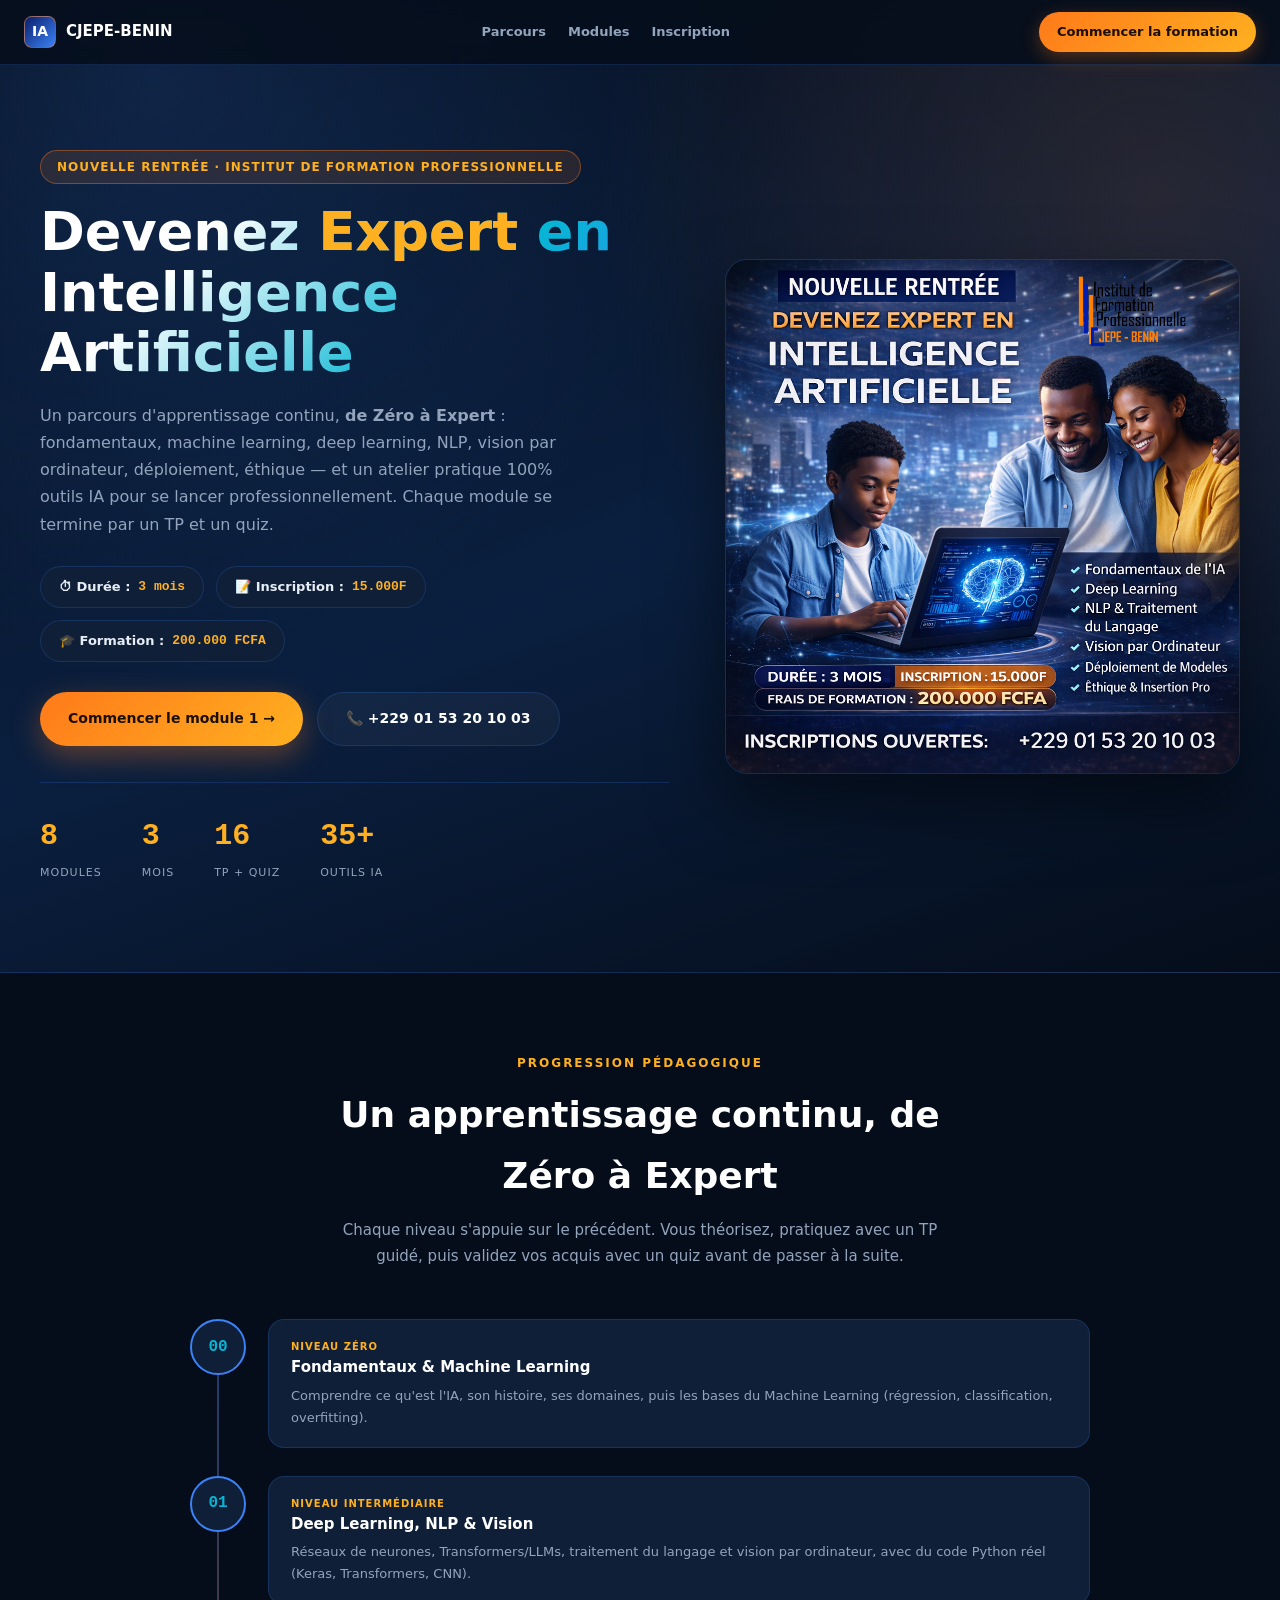
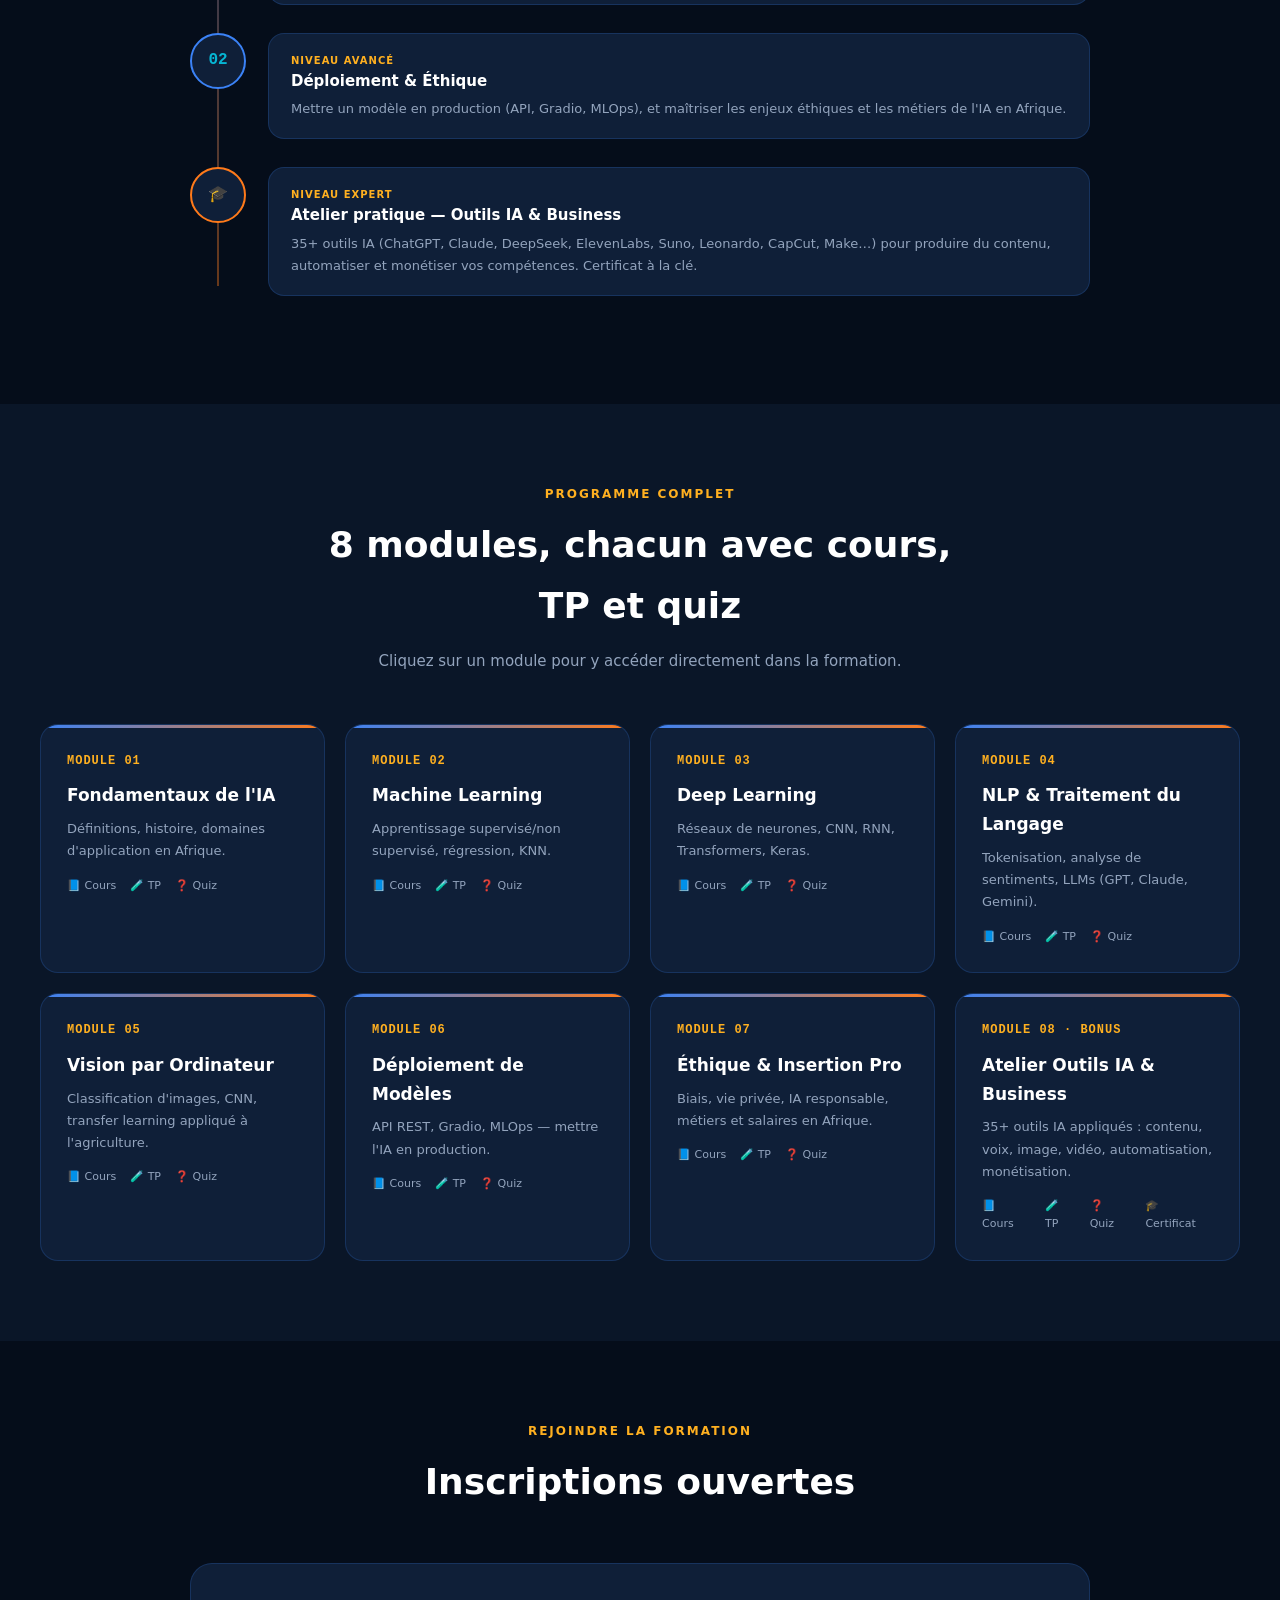
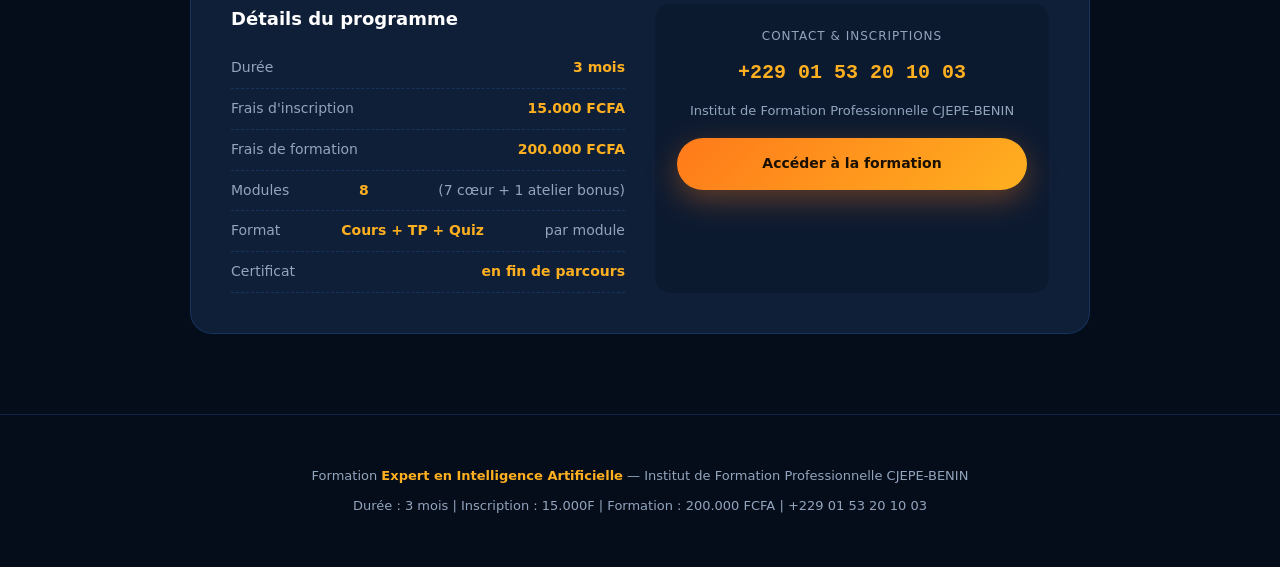
==== site/index.html @ 2a325fc4 "Initial commit: sources IA + site formation Zéro à Expert Fichiers sources d'origine (Expert en inte" ====
<!DOCTYPE html>
<html lang="fr">
<head>
<meta charset="UTF-8">
<meta name="viewport" content="width=device-width, initial-scale=1.0">
<title>CJEPE-BENIN | Devenez Expert en Intelligence Artificielle</title>
<meta name="description" content="Formation complète Zéro à Expert en Intelligence Artificielle — Institut de Formation Professionnelle CJEPE-BENIN. 8 modules, TP pratiques, quiz et certificat.">
<link rel="stylesheet" href="assets/style.css">
</head>
<body>

<div id="topbar">
  <a href="index.html" class="brand"><span class="mark">IA</span> CJEPE-BENIN</a>
  <nav>
    <a href="#parcours">Parcours</a>
    <a href="#modules">Modules</a>
    <a href="#inscription">Inscription</a>
  </nav>
  <a class="cta" href="formation.html">Commencer la formation</a>
</div>

<!-- HERO -->
<section class="hero-land">
  <div class="grid">
    <div>
      <span class="badge">Nouvelle rentrée · Institut de Formation Professionnelle</span>
      <h1 style="margin-top:18px;">Devenez <span>Expert</span> en<br>Intelligence Artificielle</h1>
      <p class="lead">Un parcours d'apprentissage continu, <strong>de Zéro à Expert</strong> : fondamentaux, machine learning, deep learning, NLP, vision par ordinateur, déploiement, éthique — et un atelier pratique 100% outils IA pour se lancer professionnellement. Chaque module se termine par un TP et un quiz.</p>

      <div class="price-row">
        <div class="pill">⏱ Durée : <b>3 mois</b></div>
        <div class="pill">📝 Inscription : <b>15.000F</b></div>
        <div class="pill">🎓 Formation : <b>200.000 FCFA</b></div>
      </div>

      <div class="btn-group">
        <a href="formation.html" class="btn btn-primary">Commencer le module 1 →</a>
        <a href="tel:+22901532010 03" class="btn btn-ghost">📞 +229 01 53 20 10 03</a>
      </div>

      <div class="stats-strip">
        <div class="stat"><div class="val">8</div><div class="lbl">Modules</div></div>
        <div class="stat"><div class="val">3</div><div class="lbl">Mois</div></div>
        <div class="stat"><div class="val">16</div><div class="lbl">TP + Quiz</div></div>
        <div class="stat"><div class="val">35+</div><div class="lbl">Outils IA</div></div>
      </div>
    </div>

    <div class="poster-frame">
      <img src="assets/img/affiche.png" alt="Affiche — Devenez Expert en Intelligence Artificielle, Institut de Formation Professionnelle CJEPE-BENIN">
    </div>
  </div>
</section>

<!-- PARCOURS ZERO A EXPERT -->
<section class="section-pad" id="parcours">
  <div class="section-title">
    <div class="eyebrow">Progression pédagogique</div>
    <h2>Un apprentissage continu, de Zéro à Expert</h2>
    <p>Chaque niveau s'appuie sur le précédent. Vous théorisez, pratiquez avec un TP guidé, puis validez vos acquis avec un quiz avant de passer à la suite.</p>
  </div>

  <div class="roadmap">
    <div class="road-step">
      <div class="dot">00</div>
      <div class="body">
        <div class="lvl">Niveau Zéro</div>
        <h4>Fondamentaux & Machine Learning</h4>
        <p>Comprendre ce qu'est l'IA, son histoire, ses domaines, puis les bases du Machine Learning (régression, classification, overfitting).</p>
      </div>
    </div>
    <div class="road-step">
      <div class="dot">01</div>
      <div class="body">
        <div class="lvl">Niveau Intermédiaire</div>
        <h4>Deep Learning, NLP & Vision</h4>
        <p>Réseaux de neurones, Transformers/LLMs, traitement du langage et vision par ordinateur, avec du code Python réel (Keras, Transformers, CNN).</p>
      </div>
    </div>
    <div class="road-step">
      <div class="dot">02</div>
      <div class="body">
        <div class="lvl">Niveau Avancé</div>
        <h4>Déploiement & Éthique</h4>
        <p>Mettre un modèle en production (API, Gradio, MLOps), et maîtriser les enjeux éthiques et les métiers de l'IA en Afrique.</p>
      </div>
    </div>
    <div class="road-step expert">
      <div class="dot">🎓</div>
      <div class="body">
        <div class="lvl">Niveau Expert</div>
        <h4>Atelier pratique — Outils IA & Business</h4>
        <p>35+ outils IA (ChatGPT, Claude, DeepSeek, ElevenLabs, Suno, Leonardo, CapCut, Make…) pour produire du contenu, automatiser et monétiser vos compétences. Certificat à la clé.</p>
      </div>
    </div>
  </div>
</section>

<!-- MODULES -->
<section class="section-pad" id="modules" style="background:var(--surface);">
  <div class="section-title">
    <div class="eyebrow">Programme complet</div>
    <h2>8 modules, chacun avec cours, TP et quiz</h2>
    <p>Cliquez sur un module pour y accéder directement dans la formation.</p>
  </div>

  <div class="mod-grid">
    <a class="mod-card" href="formation.html#module-1">
      <div class="idx">MODULE 01</div>
      <h3>Fondamentaux de l'IA</h3>
      <p>Définitions, histoire, domaines d'application en Afrique.</p>
      <div class="meta"><span>📘 Cours</span><span>🧪 TP</span><span>❓ Quiz</span></div>
    </a>
    <a class="mod-card" href="formation.html#module-2">
      <div class="idx">MODULE 02</div>
      <h3>Machine Learning</h3>
      <p>Apprentissage supervisé/non supervisé, régression, KNN.</p>
      <div class="meta"><span>📘 Cours</span><span>🧪 TP</span><span>❓ Quiz</span></div>
    </a>
    <a class="mod-card" href="formation.html#module-3">
      <div class="idx">MODULE 03</div>
      <h3>Deep Learning</h3>
      <p>Réseaux de neurones, CNN, RNN, Transformers, Keras.</p>
      <div class="meta"><span>📘 Cours</span><span>🧪 TP</span><span>❓ Quiz</span></div>
    </a>
    <a class="mod-card" href="formation.html#module-4">
      <div class="idx">MODULE 04</div>
      <h3>NLP & Traitement du Langage</h3>
      <p>Tokenisation, analyse de sentiments, LLMs (GPT, Claude, Gemini).</p>
      <div class="meta"><span>📘 Cours</span><span>🧪 TP</span><span>❓ Quiz</span></div>
    </a>
    <a class="mod-card" href="formation.html#module-5">
      <div class="idx">MODULE 05</div>
      <h3>Vision par Ordinateur</h3>
      <p>Classification d'images, CNN, transfer learning appliqué à l'agriculture.</p>
      <div class="meta"><span>📘 Cours</span><span>🧪 TP</span><span>❓ Quiz</span></div>
    </a>
    <a class="mod-card" href="formation.html#module-6">
      <div class="idx">MODULE 06</div>
      <h3>Déploiement de Modèles</h3>
      <p>API REST, Gradio, MLOps — mettre l'IA en production.</p>
      <div class="meta"><span>📘 Cours</span><span>🧪 TP</span><span>❓ Quiz</span></div>
    </a>
    <a class="mod-card" href="formation.html#module-7">
      <div class="idx">MODULE 07</div>
      <h3>Éthique & Insertion Pro</h3>
      <p>Biais, vie privée, IA responsable, métiers et salaires en Afrique.</p>
      <div class="meta"><span>📘 Cours</span><span>🧪 TP</span><span>❓ Quiz</span></div>
    </a>
    <a class="mod-card" href="formation.html#module-8">
      <div class="idx">MODULE 08 · BONUS</div>
      <h3>Atelier Outils IA & Business</h3>
      <p>35+ outils IA appliqués : contenu, voix, image, vidéo, automatisation, monétisation.</p>
      <div class="meta"><span>📘 Cours</span><span>🧪 TP</span><span>❓ Quiz</span><span>🎓 Certificat</span></div>
    </a>
  </div>
</section>

<!-- INSCRIPTION -->
<section class="section-pad" id="inscription">
  <div class="section-title">
    <div class="eyebrow">Rejoindre la formation</div>
    <h2>Inscriptions ouvertes</h2>
  </div>

  <div class="info-panel">
    <div>
      <h3>Détails du programme</h3>
      <ul>
        <li>Durée <b>3 mois</b></li>
        <li>Frais d'inscription <b>15.000 FCFA</b></li>
        <li>Frais de formation <b>200.000 FCFA</b></li>
        <li>Modules <b>8</b> (7 cœur + 1 atelier bonus)</li>
        <li>Format <b>Cours + TP + Quiz</b> par module</li>
        <li>Certificat <b>en fin de parcours</b></li>
      </ul>
    </div>
    <div class="contact-box">
      <div style="font-size:12px;color:var(--muted);text-transform:uppercase;letter-spacing:1px;">Contact & inscriptions</div>
      <div class="num">+229 01 53 20 10 03</div>
      <p style="font-size:13px;color:var(--muted);margin-bottom:16px;">Institut de Formation Professionnelle CJEPE-BENIN</p>
      <a href="formation.html" class="btn btn-primary" style="width:100%;justify-content:center;">Accéder à la formation</a>
    </div>
  </div>
</section>

<footer class="site-footer">
  <p>Formation <strong>Expert en Intelligence Artificielle</strong> — Institut de Formation Professionnelle CJEPE-BENIN</p>
  <p style="margin-top:8px;">Durée : 3 mois | Inscription : 15.000F | Formation : 200.000 FCFA | +229 01 53 20 10 03</p>
</footer>

<script src="assets/app.js"></script>
</body>
</html>
---- site/assets/style.css ----
/* ===================================================================
   CJEPE-BENIN — Formation Expert en Intelligence Artificielle
   Feuille de style unique — conforme à l'affiche (navy + orange)
   =================================================================== */

:root{
  --bg:#050d1a;
  --surface:#0a1628;
  --card:#0f1f38;
  --card-soft:#0c1a30;
  --navy:#0a1f6b;
  --orange:#ff7a1a;
  --orange-2:#ffb020;
  --blue:#3b82f6;
  --cyan:#06b6d4;
  --green:#22c55e;
  --red:#ef4444;
  --text:#e7edf5;
  --muted:#93a4bd;
  --border:rgba(59,130,246,.2);
  --glow:rgba(59,130,246,.15);
  --radius:14px;
  --font-head:'Poppins', 'Segoe UI', system-ui, sans-serif;
  --font-body:'Inter', 'Segoe UI', system-ui, sans-serif;
  --font-mono:'Consolas', 'Courier New', monospace;
}

*{margin:0;padding:0;box-sizing:border-box;}
html{scroll-behavior:smooth;}
body{
  background:var(--bg);
  color:var(--text);
  font-family:var(--font-body);
  line-height:1.7;
  overflow-x:hidden;
}
img{max-width:100%;display:block;}
a{color:inherit;}
h1,h2,h3,h4{font-family:var(--font-head);}
::selection{background:var(--orange);color:#1a0f00;}

::-webkit-scrollbar{width:8px;height:8px;}
::-webkit-scrollbar-track{background:var(--bg);}
::-webkit-scrollbar-thumb{background:var(--navy);border-radius:8px;}
::-webkit-scrollbar-thumb:hover{background:var(--blue);}

.container{max-width:1200px;margin:0 auto;padding:0 24px;}

/* ---------- Utility badges / tags ---------- */
.badge{
  display:inline-flex;align-items:center;gap:8px;
  background:rgba(255,122,26,.12);border:1px solid rgba(255,122,26,.4);
  padding:6px 16px;border-radius:50px;font-size:12px;color:var(--orange-2);
  font-weight:700;letter-spacing:1px;text-transform:uppercase;
}
.tags{display:flex;flex-wrap:wrap;gap:8px;margin:16px 0;}
.tag{
  padding:4px 12px;border-radius:50px;font-size:12px;font-weight:600;
  background:rgba(59,130,246,.1);border:1px solid rgba(59,130,246,.3);color:var(--cyan);
}
.tag.orange{background:rgba(255,122,26,.12);border-color:rgba(255,122,26,.4);color:var(--orange-2);}
.tag.green{background:rgba(34,197,94,.1);border-color:rgba(34,197,94,.3);color:#4ade80;}

/* ===================================================================
   TOPBAR (both pages)
   =================================================================== */
#topbar{
  position:fixed;top:0;left:0;right:0;z-index:500;
  display:flex;align-items:center;justify-content:space-between;
  padding:12px 24px;background:rgba(5,13,26,.85);backdrop-filter:blur(10px);
  border-bottom:1px solid var(--border);
}
#topbar .brand{display:flex;align-items:center;gap:10px;font-family:var(--font-head);font-weight:800;font-size:15px;color:#fff;text-decoration:none;}
#topbar .brand .mark{
  width:32px;height:32px;border-radius:8px;
  background:linear-gradient(135deg,var(--navy),var(--blue));
  display:flex;align-items:center;justify-content:center;font-size:14px;font-weight:800;color:#fff;
  border:1px solid rgba(255,122,26,.5);
}
#topbar nav{display:flex;gap:22px;align-items:center;}
#topbar nav a{font-size:13px;font-weight:600;color:var(--muted);text-decoration:none;transition:.2s;}
#topbar nav a:hover{color:#fff;}
#topbar .cta{
  background:linear-gradient(135deg,var(--orange),var(--orange-2));
  color:#1a0f00;padding:9px 18px;border-radius:50px;font-weight:700;font-size:13px;
  text-decoration:none;box-shadow:0 6px 18px rgba(255,122,26,.3);
}

/* ===================================================================
   LANDING PAGE (index.html)
   =================================================================== */
.hero-land{
  position:relative;padding:150px 24px 90px;overflow:hidden;
  background:
    radial-gradient(circle at 12% 8%, rgba(59,130,246,.18) 0, transparent 40%),
    radial-gradient(circle at 90% 20%, rgba(255,122,26,.12) 0, transparent 40%),
    linear-gradient(160deg,#050d1a 0%, #0a1f3f 55%, #050d1a 100%);
  border-bottom:1px solid var(--border);
}
.hero-land .grid{display:grid;grid-template-columns:1.1fr .9fr;gap:56px;align-items:center;max-width:1200px;margin:0 auto;}
.hero-land h1{
  font-size:clamp(34px,5vw,54px);font-weight:800;line-height:1.12;margin-bottom:18px;
  background:linear-gradient(135deg,#fff 25%,var(--cyan) 65%,var(--blue));
  -webkit-background-clip:text;-webkit-text-fill-color:transparent;
}
.hero-land h1 span{color:var(--orange-2);-webkit-text-fill-color:var(--orange-2);}
.hero-land p.lead{font-size:16px;color:var(--muted);max-width:560px;margin-bottom:28px;}
.hero-land .price-row{display:flex;flex-wrap:wrap;gap:12px;margin-bottom:30px;}
.pill{
  background:var(--card);border:1px solid var(--border);border-radius:50px;
  padding:9px 18px;font-size:13px;font-weight:700;display:flex;align-items:center;gap:8px;
}
.pill b{color:var(--orange-2);font-family:var(--font-mono);}
.hero-land .btn-group{display:flex;gap:14px;flex-wrap:wrap;}
.btn{
  display:inline-flex;align-items:center;gap:8px;padding:14px 28px;border-radius:50px;
  font-weight:700;font-size:14px;text-decoration:none;transition:.2s;cursor:pointer;border:none;
}
.btn-primary{background:linear-gradient(135deg,var(--orange),var(--orange-2));color:#1a0f00;box-shadow:0 10px 30px rgba(255,122,26,.35);}
.btn-primary:hover{transform:translateY(-2px);box-shadow:0 14px 36px rgba(255,122,26,.45);}
.btn-ghost{background:rgba(255,255,255,.04);border:1px solid var(--border);color:#fff;}
.btn-ghost:hover{border-color:var(--blue);background:rgba(59,130,246,.08);}

.hero-land .poster-frame{
  position:relative;border-radius:22px;overflow:hidden;border:1px solid var(--border);
  box-shadow:0 30px 70px rgba(0,0,0,.5);
}
.hero-land .poster-frame img{width:100%;display:block;}

.stats-strip{display:flex;gap:40px;flex-wrap:wrap;margin-top:36px;padding-top:28px;border-top:1px solid var(--border);}
.stats-strip .stat .val{font-size:30px;font-weight:800;color:var(--orange-2);font-family:var(--font-mono);}
.stats-strip .stat .lbl{font-size:11px;color:var(--muted);text-transform:uppercase;letter-spacing:1px;margin-top:2px;}

/* Section generic */
.section-pad{padding:80px 24px;}
.section-title{text-align:center;max-width:640px;margin:0 auto 50px;}
.section-title .eyebrow{color:var(--orange-2);font-size:12px;font-weight:700;letter-spacing:2px;text-transform:uppercase;}
.section-title h2{font-size:clamp(24px,3.5vw,36px);font-weight:800;margin-top:10px;color:#fff;}
.section-title p{color:var(--muted);margin-top:12px;font-size:15px;}

/* Path / roadmap zero-to-expert */
.roadmap{max-width:900px;margin:0 auto;position:relative;}
.roadmap::before{content:'';position:absolute;left:27px;top:10px;bottom:10px;width:2px;background:linear-gradient(var(--blue),var(--orange));opacity:.4;}
.road-step{display:flex;gap:22px;margin-bottom:28px;position:relative;}
.road-step .dot{
  flex-shrink:0;width:56px;height:56px;border-radius:50%;
  background:var(--card);border:2px solid var(--blue);
  display:flex;align-items:center;justify-content:center;font-family:var(--font-mono);font-weight:800;color:var(--cyan);
  z-index:1;
}
.road-step.expert .dot{border-color:var(--orange);color:var(--orange-2);}
.road-step .body{
  background:var(--card);border:1px solid var(--border);border-radius:16px;padding:18px 22px;flex:1;
}
.road-step .body h4{font-size:15px;font-weight:700;color:#fff;margin-bottom:4px;}
.road-step .body p{font-size:13px;color:var(--muted);margin:0;}
.road-step .lvl{font-size:10px;color:var(--orange-2);text-transform:uppercase;letter-spacing:1px;font-weight:700;}

/* Modules grid on landing */
.mod-grid{display:grid;grid-template-columns:repeat(auto-fit,minmax(260px,1fr));gap:20px;max-width:1200px;margin:0 auto;}
.mod-card{
  background:var(--card);border:1px solid var(--border);border-radius:18px;padding:26px;
  transition:.25s;position:relative;overflow:hidden;text-decoration:none;color:var(--text);display:block;
}
.mod-card::before{content:'';position:absolute;top:0;left:0;right:0;height:3px;background:linear-gradient(90deg,var(--blue),var(--orange));}
.mod-card:hover{transform:translateY(-6px);border-color:var(--orange);box-shadow:0 16px 40px rgba(255,122,26,.15);}
.mod-card .idx{font-family:var(--font-mono);font-size:12px;color:var(--orange-2);font-weight:700;letter-spacing:1px;}
.mod-card h3{font-size:17px;font-weight:700;color:#fff;margin:10px 0 8px;}
.mod-card p{font-size:13px;color:var(--muted);}
.mod-card .meta{display:flex;gap:14px;margin-top:14px;font-size:11px;color:var(--muted);}
.mod-card .meta span{display:flex;align-items:center;gap:5px;}

/* Pricing / info card */
.info-panel{
  max-width:900px;margin:0 auto;background:var(--card);border:1px solid var(--border);
  border-radius:22px;padding:40px;display:grid;grid-template-columns:1fr 1fr;gap:30px;
}
.info-panel h3{color:#fff;font-size:18px;margin-bottom:14px;}
.info-panel ul{list-style:none;}
.info-panel li{font-size:14px;color:var(--muted);padding:8px 0;border-bottom:1px dashed var(--border);display:flex;justify-content:space-between;}
.info-panel li b{color:var(--orange-2);}
.contact-box{background:var(--card-soft);border-radius:16px;padding:22px;text-align:center;}
.contact-box .num{font-family:var(--font-mono);font-size:20px;color:var(--orange-2);font-weight:800;margin:10px 0;}

footer.site-footer{
  padding:50px 24px;text-align:center;border-top:1px solid var(--border);color:var(--muted);font-size:13px;
}
footer.site-footer strong{color:var(--orange-2);}

/* ===================================================================
   FORMATION.HTML — app shell (sidebar + content)
   =================================================================== */
#app{display:flex;}
#sidebar{
  position:fixed;top:0;left:0;height:100vh;width:300px;
  background:var(--surface);border-right:1px solid var(--border);
  overflow-y:auto;z-index:400;padding-bottom:40px;transition:transform .3s;
}
.sidebar-logo{
  padding:20px;border-bottom:1px solid var(--border);
  background:linear-gradient(135deg,#0a1628,#0f2040);position:sticky;top:0;z-index:2;
}
.sidebar-logo .school{font-size:10px;color:var(--orange-2);font-weight:700;letter-spacing:2px;text-transform:uppercase;}
.sidebar-logo h2{font-size:14px;font-weight:800;color:#fff;margin-top:4px;line-height:1.3;}
.sidebar-logo a.back{display:inline-block;margin-top:10px;font-size:11px;color:var(--muted);text-decoration:none;}
.sidebar-logo a.back:hover{color:#fff;}

.global-progress{padding:14px 20px;border-bottom:1px solid var(--border);}
.global-progress .lbl{display:flex;justify-content:space-between;font-size:11px;color:var(--muted);margin-bottom:6px;}
.global-progress .lbl b{color:var(--orange-2);}
.bar{background:rgba(255,255,255,.06);border-radius:50px;height:7px;overflow:hidden;}
.bar-fill{height:100%;border-radius:50px;background:linear-gradient(90deg,var(--blue),var(--orange));transition:width .5s ease;width:0%;}

.nav-section{padding:14px 12px 2px;}
.nav-section-label{font-size:10px;font-weight:700;letter-spacing:2px;text-transform:uppercase;color:var(--muted);margin-bottom:6px;padding:0 8px;}
.nav-item{
  display:flex;align-items:center;gap:10px;width:100%;text-align:left;
  padding:10px 12px;border-radius:10px;text-decoration:none;
  color:var(--muted);font-size:13px;font-weight:600;border:none;background:none;cursor:pointer;
  transition:.2s;
}
.nav-item:hover{background:var(--glow);color:#fff;}
.nav-item.active{background:var(--glow);color:#fff;border-left:3px solid var(--orange);padding-left:9px;}
.nav-item .num{font-family:var(--font-mono);font-size:10px;color:var(--blue);flex-shrink:0;}
.nav-item .check{
  margin-left:auto;width:16px;height:16px;border-radius:50%;border:1.5px solid var(--border);
  display:flex;align-items:center;justify-content:center;font-size:9px;flex-shrink:0;color:transparent;
}
.nav-item .check.done{background:var(--green);border-color:var(--green);color:#052e13;}

#menu-btn{
  display:none;position:fixed;top:14px;left:14px;z-index:600;
  background:var(--surface);border:1px solid var(--border);color:#fff;
  padding:10px 13px;border-radius:10px;cursor:pointer;font-size:16px;
}

#main{margin-left:300px;min-height:100vh;width:calc(100% - 300px);padding-top:0;}

.hero-course{
  background:linear-gradient(135deg,#050d1a 0%,#0a1f3f 50%,#05122a 100%);
  padding:110px 60px 60px;position:relative;overflow:hidden;border-bottom:1px solid var(--border);
}
.hero-course::before{content:'';position:absolute;top:-50%;left:-20%;width:600px;height:600px;background:radial-gradient(circle,rgba(59,130,246,.12) 0,transparent 70%);}
.hero-course::after{content:'';position:absolute;bottom:-30%;right:0;width:400px;height:400px;background:radial-gradient(circle,rgba(255,122,26,.1) 0,transparent 70%);}
.hero-course h1{
  font-size:clamp(30px,4.5vw,48px);font-weight:800;line-height:1.15;margin-bottom:14px;position:relative;
  background:linear-gradient(135deg,#fff 30%,var(--cyan) 70%,var(--blue));-webkit-background-clip:text;-webkit-text-fill-color:transparent;
}
.hero-course p{font-size:15px;color:var(--muted);max-width:620px;margin-bottom:26px;position:relative;}
.hero-course .hero-stats{display:flex;gap:32px;flex-wrap:wrap;position:relative;}
.hero-course .stat .val{font-size:26px;font-weight:800;color:var(--orange-2);font-family:var(--font-mono);}
.hero-course .stat .lbl{font-size:11px;color:var(--muted);text-transform:uppercase;letter-spacing:1px;}

#content{padding:0;}
.module{padding:60px;border-bottom:1px solid var(--border);animation:fadeIn .5s ease;scroll-margin-top:20px;}
@keyframes fadeIn{from{opacity:0;transform:translateY(16px)}to{opacity:1;transform:none}}

.module-header{display:flex;align-items:flex-start;gap:20px;margin-bottom:36px;}
.module-num{
  font-family:var(--font-mono);font-size:11px;color:var(--blue);
  background:rgba(59,130,246,.1);border:1px solid rgba(59,130,246,.3);
  padding:6px 12px;border-radius:6px;white-space:nowrap;margin-top:6px;
}
.module h2{
  font-size:clamp(22px,3vw,30px);font-weight:800;line-height:1.2;
  background:linear-gradient(135deg,#fff,var(--cyan));-webkit-background-clip:text;-webkit-text-fill-color:transparent;
}
.module-subtitle{color:var(--muted);font-size:14px;margin-top:8px;}

.section{margin-bottom:38px;}
.section h3{font-size:18px;font-weight:700;color:var(--orange-2);margin-bottom:16px;display:flex;align-items:center;gap:10px;}
.section h3::before{content:'';width:4px;height:20px;background:var(--orange);border-radius:2px;display:block;}
.section h4{font-size:15px;font-weight:700;color:var(--cyan);margin:20px 0 10px;}
.section p{margin-bottom:14px;color:var(--text);font-size:14.5px;}
.section p strong{color:#fff;}

.cards{display:grid;grid-template-columns:repeat(auto-fit,minmax(230px,1fr));gap:16px;margin:20px 0;}
.card{background:var(--card);border:1px solid var(--border);border-radius:14px;padding:20px;position:relative;overflow:hidden;transition:.25s;}
.card::before{content:'';position:absolute;top:0;left:0;right:0;height:2px;background:linear-gradient(90deg,var(--blue),var(--orange));}
.card:hover{transform:translateY(-4px);border-color:var(--blue);box-shadow:0 12px 34px rgba(59,130,246,.15);}
.card-icon{font-size:26px;margin-bottom:10px;color:var(--orange-2);}
.card h4{font-size:14px;font-weight:700;color:#fff;margin-bottom:6px;}
.card p{font-size:13px;color:var(--muted);margin:0;}

.code-block{
  background:#020c18;border:1px solid var(--border);border-radius:14px;padding:20px 22px;
  margin:18px 0;font-family:var(--font-mono);font-size:12.5px;overflow-x:auto;position:relative;white-space:pre;
}
.code-block::before{content:attr(data-lang);position:absolute;top:9px;right:12px;font-size:10px;color:var(--blue);text-transform:uppercase;letter-spacing:1px;}
.code-block .kw{color:#c792ea;}
.code-block .str{color:#c3e88d;}
.code-block .num{color:#f78c6c;}
.code-block .cm{color:#546e7a;font-style:italic;}
.code-block .fn{color:#82aaff;}

.info-box{border-radius:14px;padding:16px 20px;margin:18px 0;border-left:4px solid;font-size:13.5px;}
.info-box.tip{background:rgba(6,182,212,.08);border-color:var(--cyan);}
.info-box.warn{background:rgba(255,122,26,.08);border-color:var(--orange);}
.info-box.def{background:rgba(59,130,246,.08);border-color:var(--blue);}
.info-box strong{display:block;margin-bottom:6px;font-size:11px;text-transform:uppercase;letter-spacing:1px;}
.info-box.tip strong{color:var(--cyan);}
.info-box.warn strong{color:var(--orange-2);}
.info-box.def strong{color:var(--blue);}

.timeline{margin:22px 0;}
.tl-item{display:flex;gap:18px;margin-bottom:22px;}
.tl-line{display:flex;flex-direction:column;align-items:center;}
.tl-dot{width:12px;height:12px;border-radius:50%;background:var(--blue);border:2px solid var(--bg);flex-shrink:0;margin-top:4px;}
.tl-bar{width:2px;flex:1;background:var(--border);margin:4px 0;}
.tl-year{font-family:var(--font-mono);font-size:12px;color:var(--orange-2);font-weight:700;margin-bottom:4px;}
.tl-title{font-size:14px;font-weight:700;color:#fff;margin-bottom:4px;}
.tl-desc{font-size:13px;color:var(--muted);}

table{width:100%;border-collapse:collapse;margin:18px 0;font-size:13.5px;}
th{background:rgba(59,130,246,.1);color:var(--cyan);font-weight:700;padding:11px 14px;text-align:left;border-bottom:2px solid var(--border);font-size:11px;text-transform:uppercase;letter-spacing:1px;}
td{padding:11px 14px;border-bottom:1px solid var(--border);color:var(--text);}
tr:hover td{background:rgba(255,255,255,.02);}

.nn-diagram{background:var(--card);border:1px solid var(--border);border-radius:16px;padding:30px;text-align:center;margin:22px 0;}
.nn-layers{display:flex;align-items:center;justify-content:center;gap:0;flex-wrap:wrap;}
.nn-layer{display:flex;flex-direction:column;align-items:center;gap:10px;}
.nn-label{font-size:11px;color:var(--muted);margin-top:6px;text-transform:uppercase;letter-spacing:1px;}
.nn-node{width:34px;height:34px;border-radius:50%;background:linear-gradient(135deg,var(--blue),var(--cyan));border:2px solid rgba(255,255,255,.1);box-shadow:0 0 12px rgba(59,130,246,.4);}
.nn-arrow{width:50px;height:2px;background:linear-gradient(90deg,var(--blue),var(--cyan));margin:0 4px;}

/* ---- Ressources pour aller plus loin ---- */
.resources-box{
  background:var(--card-soft);border:1px solid var(--border);border-radius:14px;
  padding:20px 22px;margin:22px 0;
}
.resources-box h4{
  color:var(--cyan);font-size:12px;font-weight:700;text-transform:uppercase;
  letter-spacing:1px;margin-bottom:12px;display:flex;align-items:center;gap:8px;
}
.resources-box ul{list-style:none;}
.resources-box li{padding:9px 0;border-bottom:1px dashed var(--border);font-size:13.5px;}
.resources-box li:last-child{border-bottom:none;}
.resources-box a{color:var(--orange-2);font-weight:700;text-decoration:none;}
.resources-box a:hover{text-decoration:underline;}
.resources-box .r-desc{color:var(--muted);font-size:12.5px;display:block;margin-top:2px;}
.adv-badge{
  display:inline-block;background:rgba(124,58,237,.15);border:1px solid rgba(124,58,237,.4);
  color:#c4b5fd;font-size:10px;font-weight:800;letter-spacing:1px;text-transform:uppercase;
  padding:3px 10px;border-radius:20px;margin-bottom:10px;
}

/* ---- TP (Travaux Pratiques) ---- */
.tp-box{
  background:linear-gradient(160deg,var(--card) 0%,var(--card-soft) 100%);
  border:1px solid rgba(255,122,26,.3);border-radius:18px;padding:28px;margin:34px 0;position:relative;
}
.tp-box .tp-head{display:flex;align-items:center;gap:12px;margin-bottom:14px;}
.tp-box .tp-icon{
  width:38px;height:38px;border-radius:10px;background:linear-gradient(135deg,var(--orange),var(--orange-2));
  display:flex;align-items:center;justify-content:center;font-weight:800;color:#1a0f00;font-size:16px;flex-shrink:0;
}
.tp-box .tp-head h4{font-size:16px;font-weight:800;color:#fff;}
.tp-box .tp-head span{font-size:11px;color:var(--orange-2);text-transform:uppercase;letter-spacing:1px;font-weight:700;}
.tp-box p.goal{font-size:14px;color:var(--text);margin-bottom:16px;}
.tp-steps{list-style:none;counter-reset:tp;}
.tp-steps li{
  counter-increment:tp;position:relative;padding:10px 0 10px 40px;font-size:13.5px;color:var(--text);
  border-bottom:1px dashed var(--border);
}
.tp-steps li:last-child{border-bottom:none;}
.tp-steps li::before{
  content:counter(tp);position:absolute;left:0;top:9px;width:24px;height:24px;border-radius:50%;
  background:rgba(255,122,26,.15);border:1px solid rgba(255,122,26,.4);color:var(--orange-2);
  font-size:11px;font-weight:800;display:flex;align-items:center;justify-content:center;
}
.tp-check{display:flex;align-items:center;gap:14px;margin-top:20px;padding-top:16px;border-top:1px solid var(--border);}
.tp-check input{width:18px;height:18px;accent-color:var(--orange);cursor:pointer;}
.tp-check label{font-size:13px;color:var(--muted);cursor:pointer;user-select:none;}
.tp-check .done-msg{display:none;font-size:12px;color:var(--green);font-weight:700;}
.tp-check.checked .done-msg{display:inline;}
.tp-check.checked label{color:#fff;}

.prompt-box{
  background:#0d1f28;border-left:3px solid var(--orange);border-radius:10px;padding:10px 14px;
  margin:8px 0;font-family:var(--font-mono);font-size:12.5px;color:#dff3ff;
}
.prompt-label{color:var(--orange-2);font-size:10px;font-weight:700;text-transform:uppercase;letter-spacing:1px;margin-bottom:6px;}

/* ---- Quiz ---- */
.quiz{background:var(--card);border:1px solid var(--border);border-radius:18px;padding:28px;margin:32px 0;}
.quiz .quiz-title{display:flex;align-items:center;gap:10px;margin-bottom:18px;}
.quiz .quiz-title h4{font-size:15px;font-weight:800;color:var(--orange-2);}
.quiz .quiz-title .score{margin-left:auto;font-size:12px;color:var(--muted);font-family:var(--font-mono);}
.quiz-question{margin-bottom:22px;}
.quiz-question:last-of-type{margin-bottom:0;}
.quiz-q{font-size:14px;color:#fff;font-weight:700;margin-bottom:12px;}
.quiz-options{display:flex;flex-direction:column;gap:8px;}
.quiz-opt{
  background:rgba(255,255,255,.03);border:1px solid var(--border);border-radius:10px;padding:11px 16px;
  cursor:pointer;font-size:13px;color:var(--muted);transition:.2s;user-select:none;
}
.quiz-opt:hover{border-color:var(--blue);color:#fff;background:rgba(59,130,246,.08);}
.quiz-opt.correct{border-color:var(--green);background:rgba(34,197,94,.1);color:#4ade80;}
.quiz-opt.wrong{border-color:var(--red);background:rgba(239,68,68,.1);color:#f87171;}
.quiz-opt.disabled{pointer-events:none;}
.quiz-feedback{font-size:12.5px;margin-top:10px;display:none;padding:9px 12px;border-radius:8px;}
.quiz-result{
  margin-top:22px;padding-top:18px;border-top:1px solid var(--border);
  display:none;align-items:center;justify-content:space-between;flex-wrap:wrap;gap:12px;
}
.quiz-result.show{display:flex;}
.quiz-result .msg{font-size:14px;font-weight:700;}
.quiz-result .msg.pass{color:var(--green);}
.quiz-result .msg.fail{color:var(--orange-2);}
.quiz-retry{background:none;border:1px solid var(--border);color:var(--muted);padding:8px 16px;border-radius:50px;font-size:12px;cursor:pointer;}
.quiz-retry:hover{border-color:var(--blue);color:#fff;}

.progress-bar{background:rgba(255,255,255,.05);border-radius:50px;height:8px;margin:8px 0 20px;overflow:hidden;}
.progress-fill{height:100%;border-radius:50px;background:linear-gradient(90deg,var(--blue),var(--orange));transition:width 1s ease;}

.back-top{display:block;width:fit-content;margin:0 auto;color:var(--muted);font-size:13px;text-decoration:none;padding:12px 24px;border:1px solid var(--border);border-radius:8px;transition:.2s;}
.back-top:hover{color:#fff;border-color:var(--blue);}

footer.course-footer{padding:40px 60px;text-align:center;border-top:1px solid var(--border);color:var(--muted);font-size:13px;}
footer.course-footer strong{color:var(--orange-2);}

/* Weekly banner for module 8 */
.week-banner{
  background:linear-gradient(90deg,var(--navy) 0%,var(--blue) 100%);padding:8px 22px;border-radius:40px;
  font-size:15px;font-weight:800;color:#fff;display:inline-block;margin:24px 0 16px;border-left:4px solid var(--orange);
}
.day-card{background:var(--card);border:1px solid var(--border);border-radius:16px;padding:18px 22px;margin-bottom:16px;transition:.2s;}
.day-card:hover{border-color:var(--blue);}
.day-header{display:flex;flex-wrap:wrap;align-items:center;gap:10px;margin-bottom:8px;}
.day-num{background:rgba(59,130,246,.15);color:var(--cyan);font-weight:700;padding:3px 12px;border-radius:30px;font-size:11px;}
.day-tool{font-size:15px;font-weight:700;color:var(--orange-2);}
.day-card p{font-size:13.5px;color:var(--text);margin:0;}

/* Certificate */
.cert-wrap{text-align:center;margin:40px 0 10px;}
.certificate{
  max-width:720px;margin:20px auto 0;background:linear-gradient(145deg,#fffef7 0%,#fef9e6 100%);
  border-radius:20px;padding:36px 30px;text-align:center;border:3px solid var(--navy);
  box-shadow:0 20px 50px rgba(0,0,0,.4);position:relative;color:#122c40;display:none;
}
.certificate.show{display:block;}
.certificate::before{content:'';position:absolute;inset:8px;border:2px solid var(--orange);border-radius:14px;pointer-events:none;}
.certificate .seal{font-size:12px;letter-spacing:3px;color:var(--navy);font-weight:800;text-transform:uppercase;}
.certificate h3{font-size:24px;color:var(--navy);letter-spacing:1px;margin:10px 0;}
.certificate .name{font-size:28px;font-weight:800;border-bottom:2px dashed var(--orange);display:inline-block;margin:14px 0;font-family:Georgia,serif;color:var(--navy);}
.certificate p{color:#243444;font-size:13.5px;margin:8px 0;}
.certificate .sig{margin-top:18px;padding-top:14px;border-top:2px solid var(--orange);font-size:12.5px;}
.certificate .sig b{color:var(--navy);display:block;margin-top:4px;}
.certificate .btn-ghost{background:rgba(10,31,107,.06);border:1px solid var(--navy);color:var(--navy);}
.certificate .btn-ghost:hover{background:rgba(10,31,107,.12);border-color:var(--navy);}

@media(max-width:900px){
  .hero-land .grid{grid-template-columns:1fr;}
  .info-panel{grid-template-columns:1fr;}
}
@media(max-width:768px){
  #sidebar{transform:translateX(-100%);}
  #sidebar.open{transform:none;}
  #main{margin-left:0;width:100%;}
  .hero-course,.module{padding:80px 22px 40px;}
  .module{padding-top:40px;}
  #menu-btn{display:block;}
  .hero-course .hero-stats{gap:18px;}
  #topbar nav{display:none;}
  .day-card,.tp-box,.quiz{padding:18px;}
  table{display:block;overflow-x:auto;-webkit-overflow-scrolling:touch;white-space:nowrap;}
}
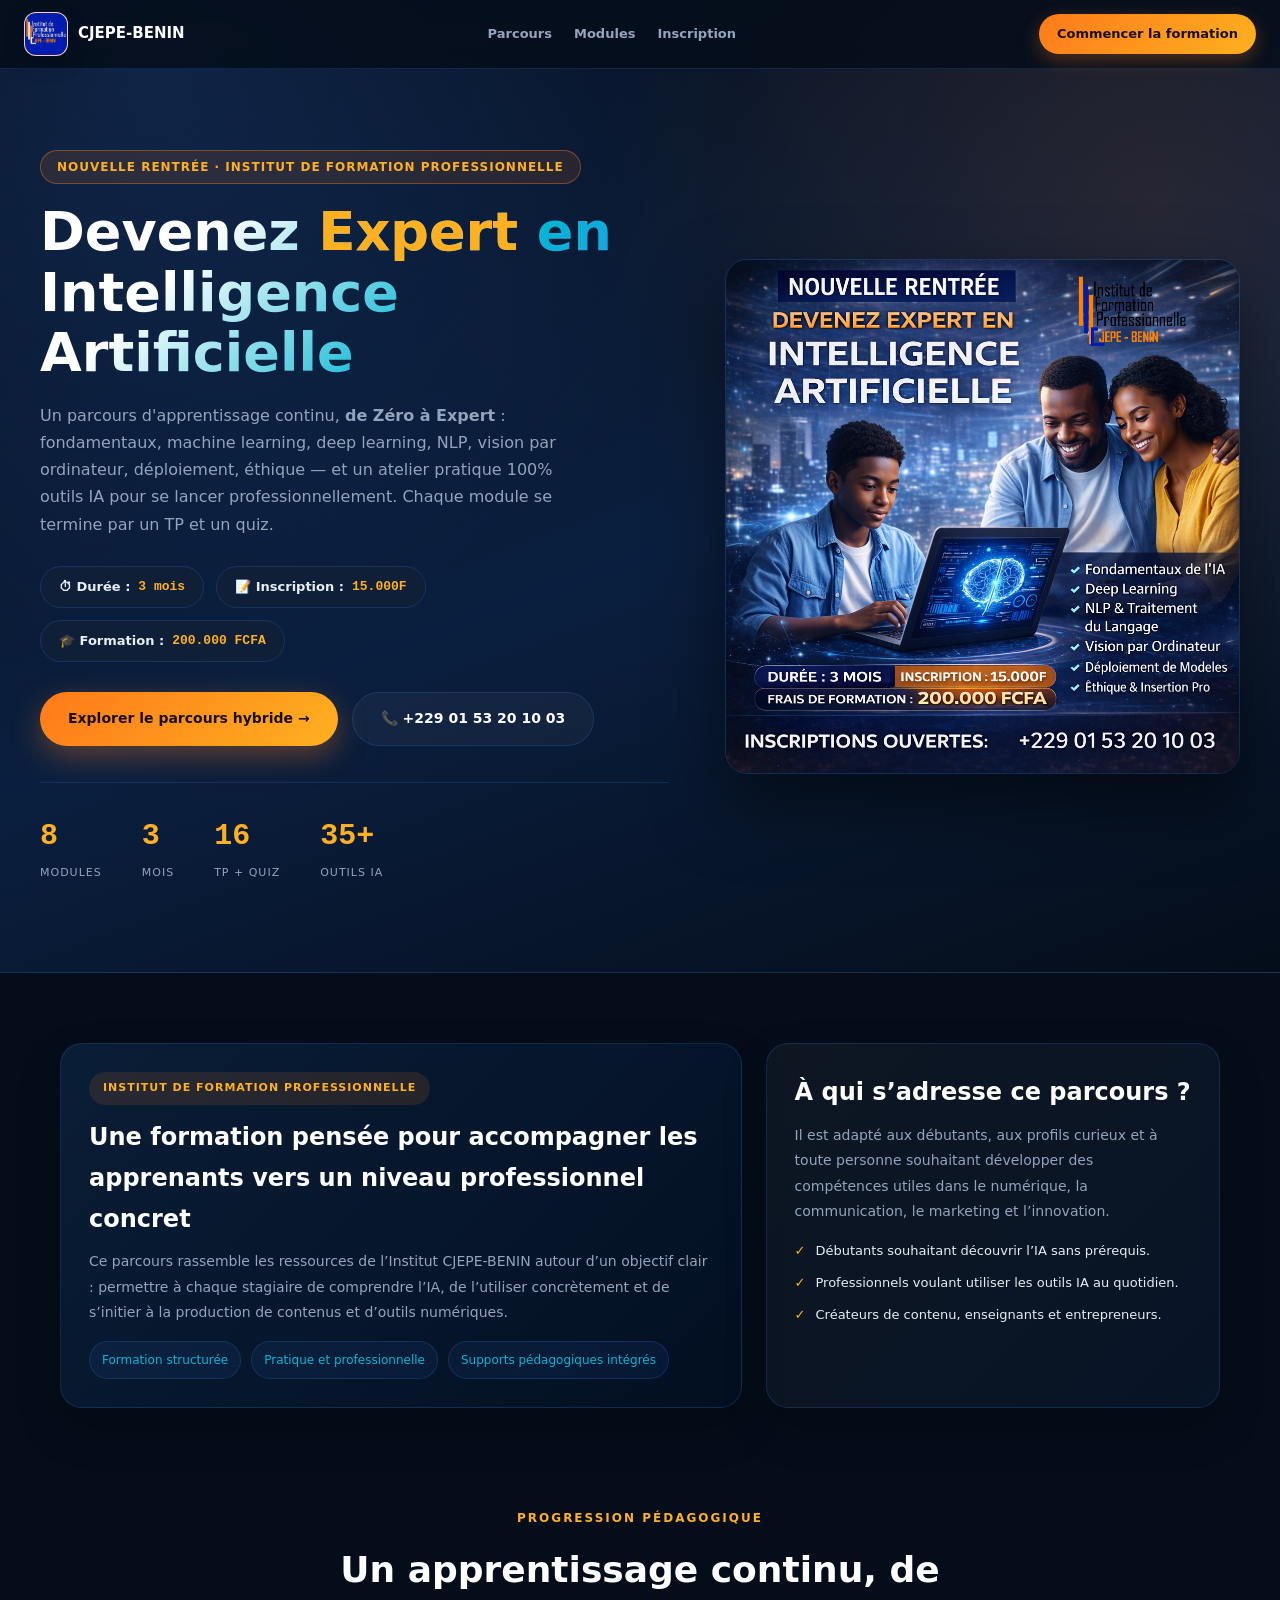
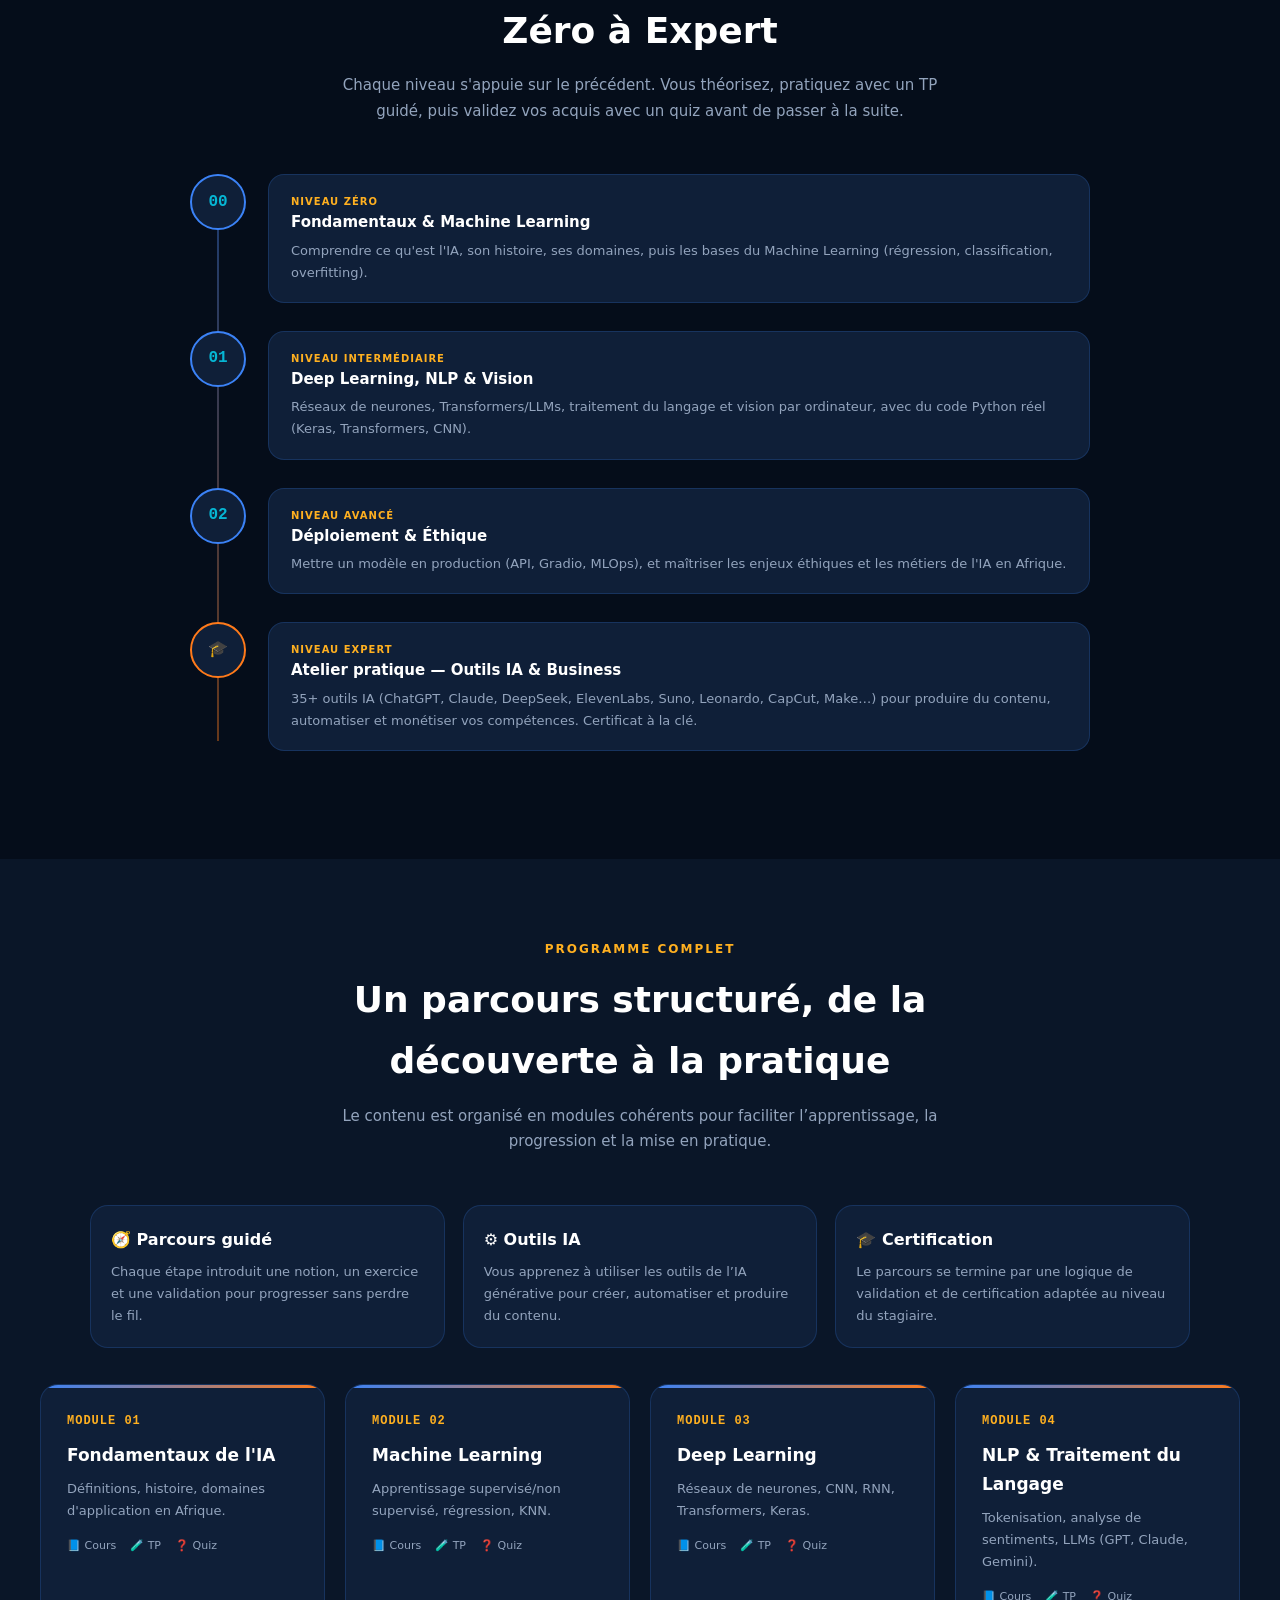
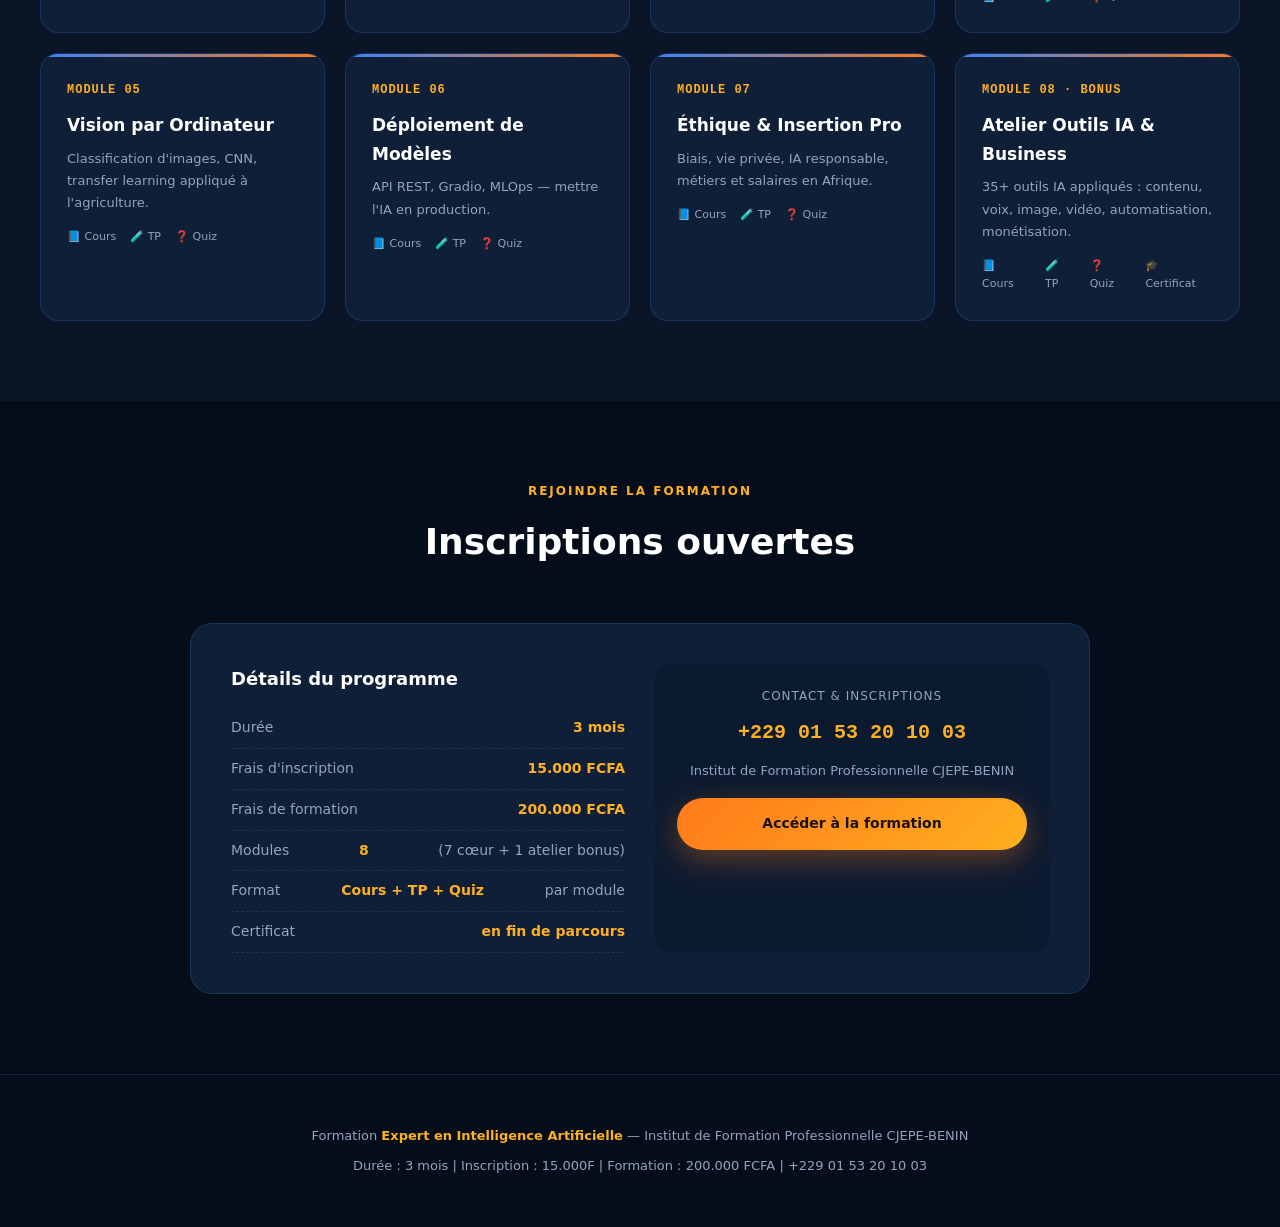
==== commit 55c6595d: "Intégration du parcours IA et harmonisation du site" ====
--- a/site/index.html
+++ b/site/index.html
@@ -10,7 +10,7 @@
 <body>
 
 <div id="topbar">
-  <a href="index.html" class="brand"><span class="mark">IA</span> CJEPE-BENIN</a>
+  <a href="index.html" class="brand"><img src="Logo.jpeg" alt="Logo CJEPE-BENIN"> <span>CJEPE-BENIN</span></a>
   <nav>
     <a href="#parcours">Parcours</a>
     <a href="#modules">Modules</a>
@@ -34,7 +34,7 @@
       </div>
 
       <div class="btn-group">
-        <a href="formation.html" class="btn btn-primary">Commencer le module 1 →</a>
+        <a href="formation.html#parcours-hybride" class="btn btn-primary">Explorer le parcours hybride →</a>
         <a href="tel:+22901532010 03" class="btn btn-ghost">📞 +229 01 53 20 10 03</a>
       </div>
 
@@ -48,6 +48,30 @@
 
     <div class="poster-frame">
       <img src="assets/img/affiche.png" alt="Affiche — Devenez Expert en Intelligence Artificielle, Institut de Formation Professionnelle CJEPE-BENIN">
+    </div>
+  </div>
+</section>
+
+<section class="section-pad about-section">
+  <div class="about-grid">
+    <div class="about-card about-card-main">
+      <div class="about-chip">Institut de Formation Professionnelle</div>
+      <h3>Une formation pensée pour accompagner les apprenants vers un niveau professionnel concret</h3>
+      <p>Ce parcours rassemble les ressources de l’Institut CJEPE-BENIN autour d’un objectif clair : permettre à chaque stagiaire de comprendre l’IA, de l’utiliser concrètement et de s’initier à la production de contenus et d’outils numériques.</p>
+      <div class="pill-row">
+        <span>Formation structurée</span>
+        <span>Pratique et professionnelle</span>
+        <span>Supports pédagogiques intégrés</span>
+      </div>
+    </div>
+    <div class="about-card">
+      <h3>À qui s’adresse ce parcours ?</h3>
+      <p>Il est adapté aux débutants, aux profils curieux et à toute personne souhaitant développer des compétences utiles dans le numérique, la communication, le marketing et l’innovation.</p>
+      <div class="about-list">
+        <div>Débutants souhaitant découvrir l’IA sans prérequis.</div>
+        <div>Professionnels voulant utiliser les outils IA au quotidien.</div>
+        <div>Créateurs de contenu, enseignants et entrepreneurs.</div>
+      </div>
     </div>
   </div>
 </section>
@@ -96,12 +120,27 @@
   </div>
 </section>
 
-<!-- MODULES -->
+<!-- PROGRAMME -->
 <section class="section-pad" id="modules" style="background:var(--surface);">
   <div class="section-title">
     <div class="eyebrow">Programme complet</div>
-    <h2>8 modules, chacun avec cours, TP et quiz</h2>
-    <p>Cliquez sur un module pour y accéder directement dans la formation.</p>
+    <h2>Un parcours structuré, de la découverte à la pratique</h2>
+    <p>Le contenu est organisé en modules cohérents pour faciliter l’apprentissage, la progression et la mise en pratique.</p>
+  </div>
+
+  <div class="feature-strip">
+    <div class="feature-card">
+      <div class="feature-title">🧭 Parcours guidé</div>
+      <p>Chaque étape introduit une notion, un exercice et une validation pour progresser sans perdre le fil.</p>
+    </div>
+    <div class="feature-card">
+      <div class="feature-title">⚙️ Outils IA</div>
+      <p>Vous apprenez à utiliser les outils de l’IA générative pour créer, automatiser et produire du contenu.</p>
+    </div>
+    <div class="feature-card">
+      <div class="feature-title">🎓 Certification</div>
+      <p>Le parcours se termine par une logique de validation et de certification adaptée au niveau du stagiaire.</p>
+    </div>
   </div>
 
   <div class="mod-grid">
--- a/site/assets/style.css
+++ b/site/assets/style.css
@@ -71,6 +71,14 @@
   border-bottom:1px solid var(--border);
 }
 #topbar .brand{display:flex;align-items:center;gap:10px;font-family:var(--font-head);font-weight:800;font-size:15px;color:#fff;text-decoration:none;}
+#topbar .brand img,
+.sidebar-logo img,
+.logo-mark{
+  width:44px;height:44px;border-radius:12px;object-fit:cover;
+  border:1px solid rgba(255,122,26,.35);
+  box-shadow:0 8px 20px rgba(0,0,0,.22);
+  background:#fff;
+}
 #topbar .brand .mark{
   width:32px;height:32px;border-radius:8px;
   background:linear-gradient(135deg,var(--navy),var(--blue));
@@ -186,6 +194,196 @@
   padding:50px 24px;text-align:center;border-top:1px solid var(--border);color:var(--muted);font-size:13px;
 }
 footer.site-footer strong{color:var(--orange-2);}
+
+/* ===================================================================
+   PARCOURS HYBRIDE — intégration de la formation 15 séances + IA.html
+   =================================================================== */
+.hybrid-section{
+  padding:60px;
+  background:linear-gradient(135deg, rgba(59,130,246,.08), rgba(255,122,26,.05));
+  border-bottom:1px solid var(--border);
+}
+.hybrid-grid{
+  display:grid;
+  grid-template-columns:repeat(auto-fit,minmax(280px,1fr));
+  gap:20px;
+  max-width:1200px;
+  margin:0 auto;
+}
+.hybrid-card{
+  background:linear-gradient(145deg, rgba(15,31,56,.95), rgba(10,22,40,.95));
+  border:1px solid var(--border);
+  border-radius:22px;
+  padding:24px;
+  box-shadow:0 18px 42px rgba(0,0,0,.22);
+}
+.hybrid-card.accent{
+  border-color:rgba(255,122,26,.4);
+  box-shadow:0 20px 46px rgba(255,122,26,.16);
+}
+.hybrid-card h3{
+  color:#fff;
+  font-size:22px;
+  margin-bottom:10px;
+}
+.hybrid-card p{
+  color:var(--muted);
+  font-size:14px;
+  margin-bottom:12px;
+}
+.hybrid-card ul{
+  list-style:none;
+  display:grid;
+  gap:8px;
+  margin:14px 0 18px;
+}
+.hybrid-card li{
+  font-size:13px;
+  color:var(--text);
+  display:flex;
+  gap:8px;
+  align-items:flex-start;
+}
+.hybrid-card li::before{
+  content:'•';
+  color:var(--orange-2);
+  font-weight:700;
+  margin-top:2px;
+}
+.hybrid-card .btn-group{
+  display:flex;
+  flex-wrap:wrap;
+  gap:10px;
+  margin-top:14px;
+}
+.hybrid-steps{
+  display:grid;
+  grid-template-columns:repeat(auto-fit,minmax(220px,1fr));
+  gap:16px;
+  max-width:1200px;
+  margin:24px auto 0;
+}
+.step-card{
+  background:rgba(255,255,255,.03);
+  border:1px solid var(--border);
+  border-radius:16px;
+  padding:18px;
+}
+.step-card .step-title{
+  color:var(--orange-2);
+  font-size:11px;
+  font-weight:800;
+  letter-spacing:1px;
+  text-transform:uppercase;
+  margin-bottom:8px;
+}
+.step-card p{
+  color:var(--muted);
+  font-size:13px;
+  margin:0;
+}
+.feature-strip{
+  display:grid;
+  grid-template-columns:repeat(auto-fit,minmax(220px,1fr));
+  gap:18px;
+  max-width:1100px;
+  margin:0 auto 36px;
+}
+.feature-card{
+  background:var(--card);
+  border:1px solid var(--border);
+  border-radius:18px;
+  padding:20px;
+}
+.feature-card .feature-title{
+  color:#fff;
+  font-size:16px;
+  font-weight:700;
+  margin-bottom:8px;
+}
+.feature-card p{
+  color:var(--muted);
+  font-size:13px;
+  margin:0;
+}
+
+.about-section{
+  padding:70px 24px 20px;
+}
+.about-grid{
+  display:grid;
+  grid-template-columns:1.2fr .8fr;
+  gap:24px;
+  max-width:1160px;
+  margin:0 auto;
+}
+.about-card{
+  background:linear-gradient(135deg, rgba(255,255,255,.04), rgba(59,130,246,.06));
+  border:1px solid var(--border);
+  border-radius:22px;
+  padding:28px;
+  box-shadow:0 20px 45px rgba(0,0,0,.18);
+}
+.about-card-main{
+  background:linear-gradient(135deg, rgba(10,31,56,.95), rgba(3,16,34,.95));
+}
+.about-chip{
+  display:inline-block;
+  margin-bottom:12px;
+  padding:7px 14px;
+  border-radius:50px;
+  background:rgba(255,122,26,.12);
+  color:var(--orange-2);
+  font-size:11px;
+  font-weight:800;
+  letter-spacing:1px;
+  text-transform:uppercase;
+}
+.about-card h3{
+  color:#fff;
+  font-size:24px;
+  margin-bottom:10px;
+}
+.about-card p{
+  color:var(--muted);
+  font-size:14px;
+  line-height:1.8;
+}
+.about-list{
+  display:grid;
+  gap:10px;
+  margin-top:16px;
+}
+.about-list div{
+  display:flex;
+  gap:10px;
+  align-items:flex-start;
+  color:var(--text);
+  font-size:13px;
+}
+.about-list div::before{
+  content:'✓';
+  color:var(--orange-2);
+  font-weight:800;
+}
+.about-card .pill-row{
+  display:flex;
+  flex-wrap:wrap;
+  gap:10px;
+  margin-top:16px;
+}
+.about-card .pill-row span{
+  border:1px solid var(--border);
+  border-radius:50px;
+  padding:8px 12px;
+  font-size:12px;
+  color:var(--cyan);
+  background:rgba(59,130,246,.08);
+}
+
+@media (max-width: 900px){
+  .about-grid{grid-template-columns:1fr;}
+}
 
 /* ===================================================================
    FORMATION.HTML — app shell (sidebar + content)
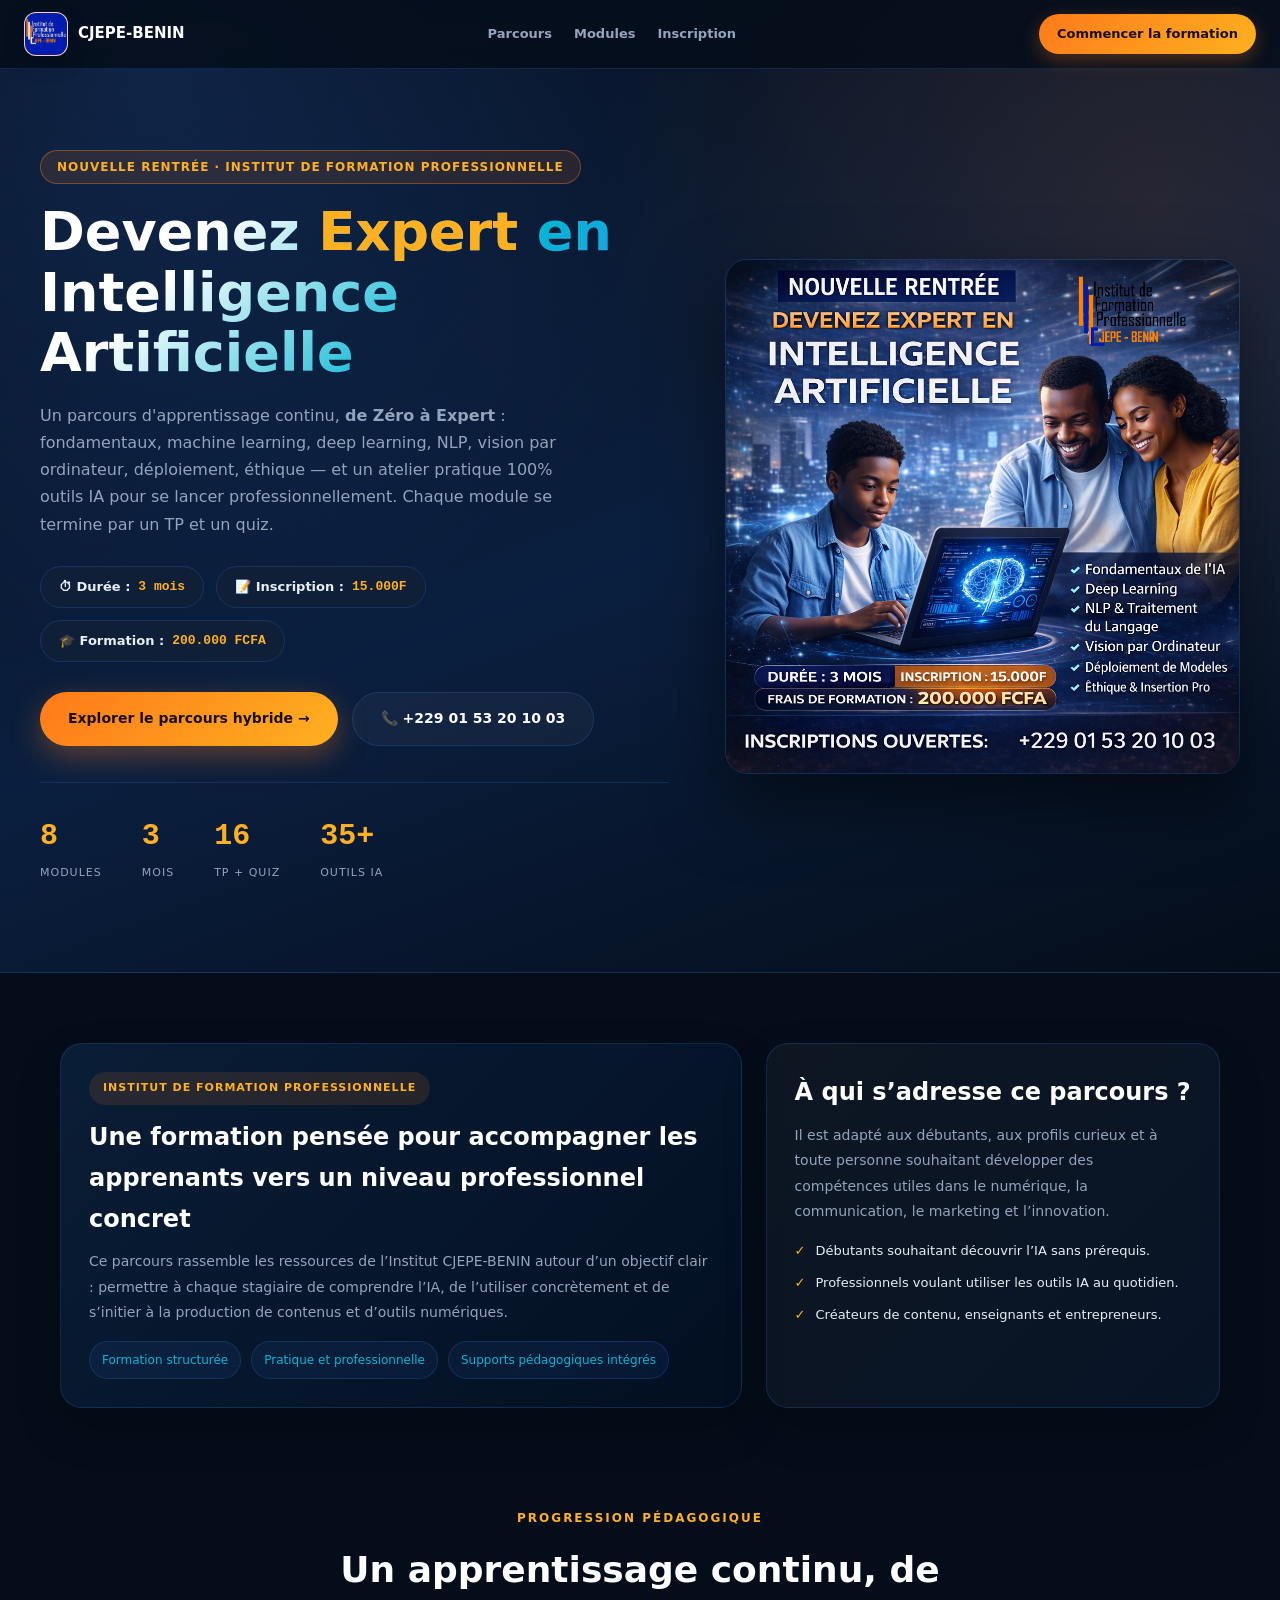
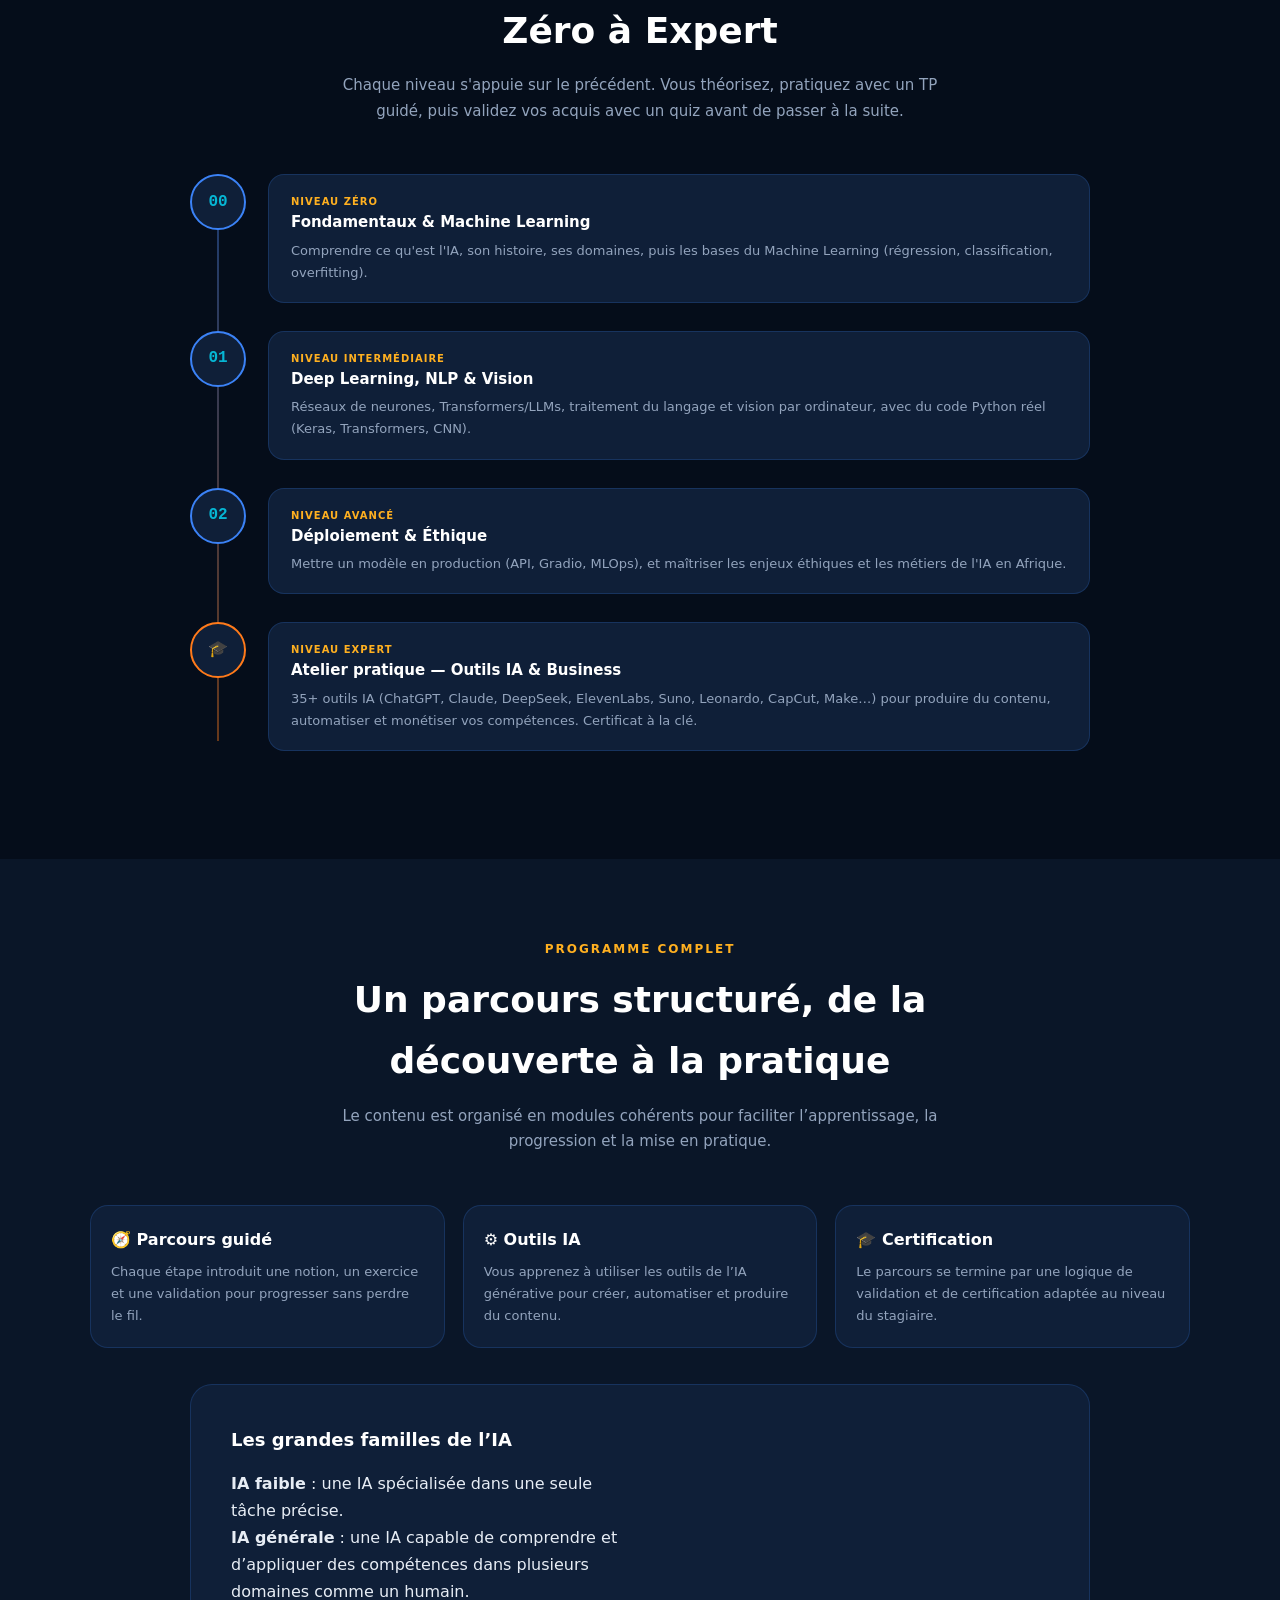
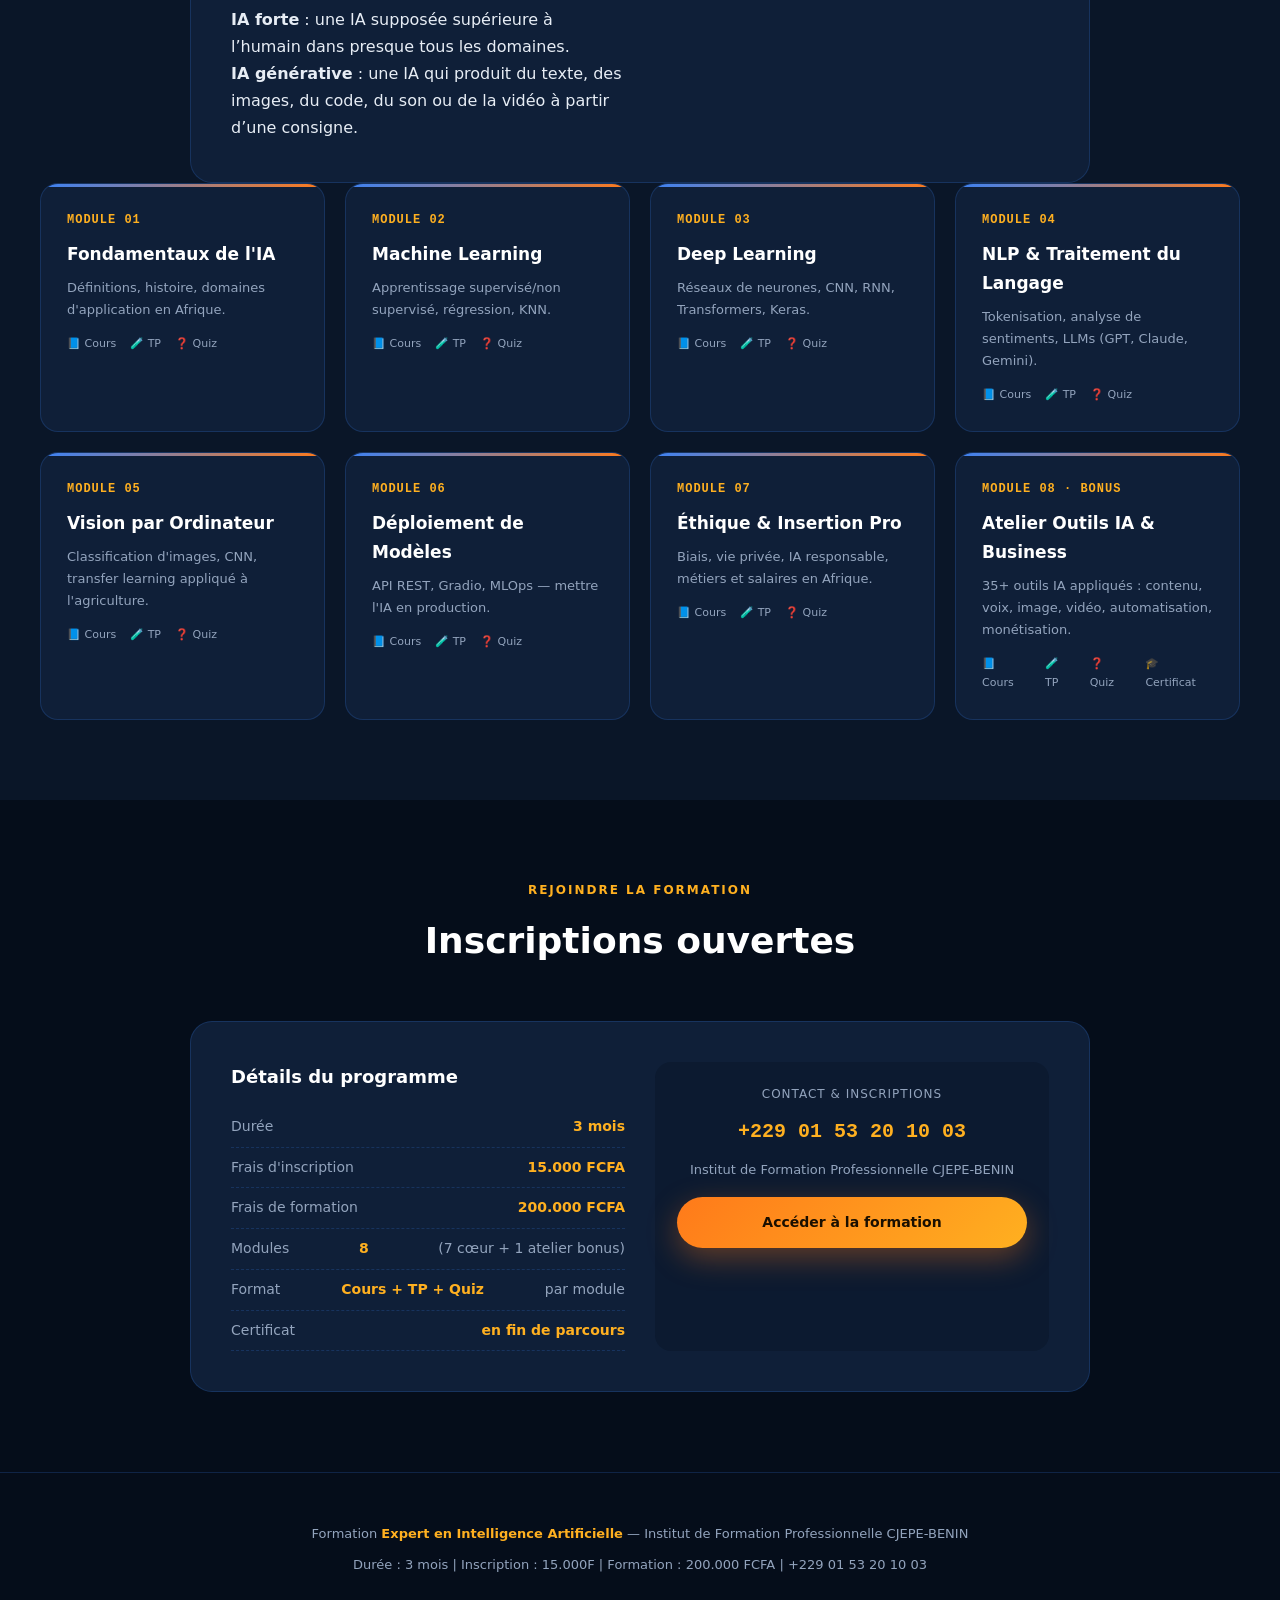
==== commit f9941cac: "Mise à jour IA générale et tableau comparatif" ====
--- a/site/index.html
+++ b/site/index.html
@@ -140,6 +140,16 @@
     <div class="feature-card">
       <div class="feature-title">🎓 Certification</div>
       <p>Le parcours se termine par une logique de validation et de certification adaptée au niveau du stagiaire.</p>
+    </div>
+  </div>
+
+  <div class="info-panel" style="margin-top:22px;">
+    <div>
+      <h3>Les grandes familles de l’IA</h3>
+      <p><strong>IA faible</strong> : une IA spécialisée dans une seule tâche précise.<br>
+      <strong>IA générale</strong> : une IA capable de comprendre et d’appliquer des compétences dans plusieurs domaines comme un humain.<br>
+      <strong>IA forte</strong> : une IA supposée supérieure à l’humain dans presque tous les domaines.<br>
+      <strong>IA générative</strong> : une IA qui produit du texte, des images, du code, du son ou de la vidéo à partir d’une consigne.</p>
     </div>
   </div>
 
